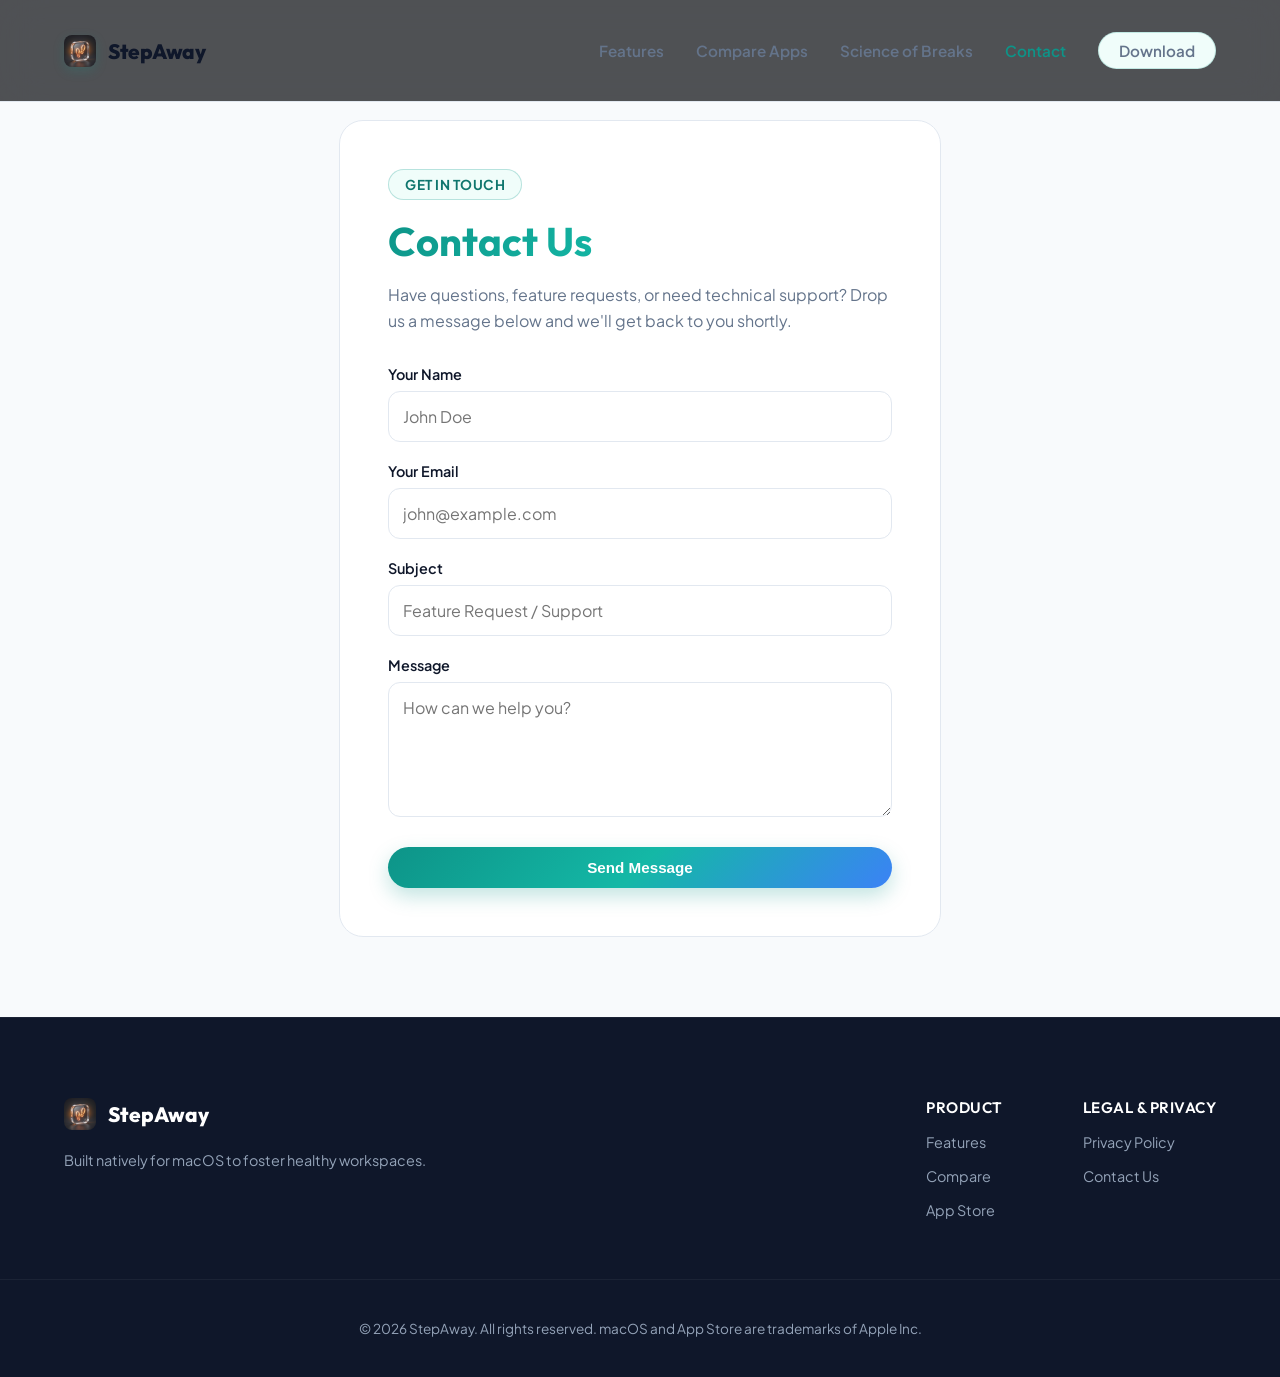
==== contact.html @ a112e19d "Initial commit" ====
<!DOCTYPE html>
<html lang="en">
<head>
    <meta charset="UTF-8">
    <meta name="viewport" content="width=device-width, initial-scale=1.0">
    <title>Contact Us — StepAway for macOS</title>
    <meta name="description" content="Get in touch with StepAway. Contact us for feedback, feature requests, or technical support regarding smart break timers.">
    <link rel="canonical" href="https://nerdsip.com/stepaway/contact.html" />
    
    <!-- Favicon & Device Icons -->
    <link rel="icon" type="image/png" href="assets/app_icon.png">
    <link rel="apple-touch-icon" href="assets/app_icon.png">
    <link rel="manifest" href="site.webmanifest">
    
    <!-- Multi-locale Indexing Tags -->
    <link rel="alternate" hreflang="x-default" href="https://nerdsip.com/stepaway/contact.html" />
    <link rel="alternate" hreflang="en" href="https://nerdsip.com/stepaway/contact.html" />
    <link rel="alternate" hreflang="de" href="https://nerdsip.com/stepaway/de/contact.html" />
    <link rel="alternate" hreflang="es" href="https://nerdsip.com/stepaway/es/contact.html" />
    <link rel="alternate" hreflang="fr" href="https://nerdsip.com/stepaway/fr/contact.html" />
    <link rel="alternate" hreflang="ja" href="https://nerdsip.com/stepaway/ja/contact.html" />
    <link rel="alternate" hreflang="zh-Hans" href="https://nerdsip.com/stepaway/zh-Hans/contact.html" />

    <!-- Open Graph / Facebook -->
    <meta property="og:type" content="website">
    <meta property="og:url" content="https://nerdsip.com/stepaway/contact.html">
    <meta property="og:title" content="Contact Us — StepAway for macOS">
    <meta property="og:description" content="Get in touch with StepAway. Contact us for feedback, feature requests, or technical support regarding smart break timers.">
    <meta property="og:image" content="assets/screenshot_general.png">

    <!-- Twitter -->
    <meta property="twitter:card" content="summary_large_image">
    <meta property="twitter:url" content="https://nerdsip.com/stepaway/contact.html">
    <meta property="twitter:title" content="Contact Us — StepAway for macOS">
    <meta property="twitter:description" content="Get in touch with StepAway. Contact us for feedback, feature requests, or technical support regarding smart break timers.">
    <meta property="twitter:image" content="assets/screenshot_general.png">

    <!-- Styles -->
    <link rel="stylesheet" href="style.css">
    
    <!-- Fonts -->
    <link rel="preconnect" href="https://fonts.googleapis.com">
    <link rel="preconnect" href="https://fonts.gstatic.com" crossorigin>
    <link href="https://fonts.googleapis.com/css2?family=Outfit:wght@300;400;500;600;700;800&family=Plus+Jakarta+Sans:wght@300;400;500;600;700;800&display=swap" rel="stylesheet">

    <!-- JSON-LD Structured Data for SEO / GEO -->
    <script type="application/ld+json">
    {
      "@context": "https://schema.org",
      "@type": "ContactPage",
      "name": "StepAway Contact Us",
      "description": "Contact form and communication page for StepAway macOS wellness application.",
      "url": "https://nerdsip.com/stepaway/contact.html",
      "mainEntity": {
        "@type": "Organization",
        "name": "StepAway",
        "url": "https://nerdsip.com/stepaway/",
        "logo": "https://nerdsip.com/stepaway/assets/app_icon.png",
        "contactPoint": {
          "@type": "ContactPoint",
          "contactType": "support",
          "email": "support@nerdsip.com",
          "availableLanguage": "en"
        }
      }
    }
    </script>
</head>
<body>

    <!-- Header Navigation -->
    <header class="navbar">
        <div class="nav-container">
            <a href="index.html" class="logo-link" id="nav-logo">
                <img src="assets/app_icon.png" alt="StepAway Logo" class="nav-logo-img" width="36" height="36">
                <span class="nav-brand">StepAway</span>
            </a>
            <nav class="nav-links">
                <a href="index.html#features">Features</a>
                <a href="index.html#comparison">Compare Apps</a>
                <a href="index.html#article">Science of Breaks</a>
                <a href="contact.html" class="active">Contact</a>
                <a href="https://apps.apple.com/us/app/step-away-digital-wellness/id6754695723" class="btn btn-secondary nav-btn" id="nav-download-btn">Download</a>
            </nav>
        </div>
    </header>

    <main style="padding-top: 120px; padding-bottom: 80px;">
        <section class="container" style="max-width: 650px;">
            <div style="background: var(--bg-card); border: 1px solid var(--bg-card-border); border-radius: 24px; padding: 48px; backdrop-filter: blur(12px); -webkit-backdrop-filter: blur(12px);">
                <div id="contact-content-block">
                    <span class="badge" style="margin-bottom: 16px; display: inline-block;">Get In Touch</span>
                    <h1 style="font-family: 'Outfit', sans-serif; font-size: 2.5rem; margin-bottom: 16px; font-weight: 700; background: var(--primary-gradient); -webkit-background-clip: text; -webkit-text-fill-color: transparent;">Contact Us</h1>
                    <p style="color: var(--text-muted); font-size: 1rem; margin-bottom: 32px; line-height: 1.6;">Have questions, feature requests, or need technical support? Drop us a message below and we'll get back to you shortly.</p>

                    <form id="contact-form" onsubmit="handleContactSubmit(event)" style="display: flex; flex-direction: column; gap: 20px;">
                        <div style="display: flex; flex-direction: column; gap: 8px;">
                            <label for="name" style="font-size: 0.9rem; font-weight: 600; color: var(--text-main);">Your Name</label>
                            <input type="text" id="name" name="name" required placeholder="John Doe" style="background: #ffffff; border: 1px solid var(--bg-card-border); border-radius: 12px; padding: 14px; font-size: 1rem; color: var(--text-main); font-family: inherit; transition: var(--transition-smooth); outline: none;">
                        </div>

                        <div style="display: flex; flex-direction: column; gap: 8px;">
                            <label for="email" style="font-size: 0.9rem; font-weight: 600; color: var(--text-main);">Your Email</label>
                            <input type="email" id="email" name="email" required placeholder="john@example.com" style="background: #ffffff; border: 1px solid var(--bg-card-border); border-radius: 12px; padding: 14px; font-size: 1rem; color: var(--text-main); font-family: inherit; transition: var(--transition-smooth); outline: none;">
                        </div>

                        <div style="display: flex; flex-direction: column; gap: 8px;">
                            <label for="subject" style="font-size: 0.9rem; font-weight: 600; color: var(--text-main);">Subject</label>
                            <input type="text" id="subject" name="subject" required placeholder="Feature Request / Support" style="background: #ffffff; border: 1px solid var(--bg-card-border); border-radius: 12px; padding: 14px; font-size: 1rem; color: var(--text-main); font-family: inherit; transition: var(--transition-smooth); outline: none;">
                        </div>

                        <div style="display: flex; flex-direction: column; gap: 8px;">
                            <label for="message" style="font-size: 0.9rem; font-weight: 600; color: var(--text-main);">Message</label>
                            <textarea id="message" name="message" rows="5" required placeholder="How can we help you?" style="background: #ffffff; border: 1px solid var(--bg-card-border); border-radius: 12px; padding: 14px; font-size: 1rem; color: var(--text-main); font-family: inherit; transition: var(--transition-smooth); outline: none; resize: vertical;"></textarea>
                        </div>

                        <button type="submit" class="btn btn-primary" style="margin-top: 10px; width: 100%; border: none;">Send Message</button>
                    </form>
                </div>

                <!-- Success Message (hidden initially) -->
                <div id="success-message" style="display: none; text-align: center; padding: 20px 0;">
                    <div style="font-size: 4.5rem; margin-bottom: 20px;">✉️</div>
                    <h3 style="font-family: 'Outfit', sans-serif; font-size: 1.8rem; font-weight: 700; margin-bottom: 12px; color: var(--text-main);">Message Sent!</h3>
                    <p style="color: var(--text-muted); line-height: 1.6; margin-bottom: 32px; font-size: 1.05rem;">Thank you for reaching out. We have received your message and will get back to you at the email provided within 24 hours.</p>
                    <button class="btn btn-secondary" onclick="resetContactForm()" style="padding: 10px 24px; border-radius: 30px;">Send Another Message</button>
                </div>
            </div>
        </section>
    </main>

    <!-- Footer Section -->
    <footer class="footer">
        <div class="container footer-container">
            <div class="footer-brand-side">
                <div class="footer-logo">
                    <img src="assets/app_icon.png" alt="StepAway Logo" class="footer-logo-img" width="32" height="32">
                    <span>StepAway</span>
                </div>
                <p class="footer-credit">Built natively for macOS to foster healthy workspaces.</p>
            </div>
            <div class="footer-links-side">
                <div class="footer-link-group">
                    <h4>Product</h4>
                    <a href="index.html#features">Features</a>
                    <a href="index.html#comparison">Compare</a>
                    <a href="https://apps.apple.com/us/app/step-away-digital-wellness/id6754695723">App Store</a>
                </div>
                <div class="footer-link-group">
                    <h4>Legal & Privacy</h4>
                    <a href="privacy.html">Privacy Policy</a>
                    <a href="contact.html">Contact Us</a>
                </div>
            </div>
        </div>
        <div class="footer-bottom">
            <p>&copy; 2026 StepAway. All rights reserved. macOS and App Store are trademarks of Apple Inc.</p>
        </div>
    </footer>

    <!-- Scripts -->
    <script src="script.js"></script>
    <script>
        // Simple input focus styling
        const inputs = document.querySelectorAll('input, textarea');
        inputs.forEach(input => {
            input.addEventListener('focus', () => {
                input.style.borderColor = 'var(--primary)';
                input.style.boxShadow = '0 0 10px rgba(13, 148, 136, 0.2)';
            });
            input.addEventListener('blur', () => {
                input.style.borderColor = 'var(--bg-card-border)';
                input.style.boxShadow = 'none';
            });
        });

        // Form Submit Handler (AJAX via FormSubmit.co)
        function handleContactSubmit(event) {
            event.preventDefault();
            const form = event.target;
            const submitBtn = form.querySelector('button[type="submit"]');
            submitBtn.innerText = 'Sending...';
            submitBtn.disabled = true;

            const formData = {
                name: document.getElementById('name').value,
                email: document.getElementById('email').value,
                subject: document.getElementById('subject').value,
                message: document.getElementById('message').value
            };

            fetch('https://formsubmit.co/ajax/themansigoel@gmail.com', {
                method: 'POST',
                headers: {
                    'Content-Type': 'application/json',
                    'Accept': 'application/json'
                },
                body: JSON.stringify(formData)
            })
            .then(response => response.json())
            .then(data => {
                if (data.success === "true" || data.success === true) {
                    document.getElementById('contact-content-block').style.display = 'none';
                    document.getElementById('success-message').style.display = 'block';
                } else {
                    alert('Oops! Something went wrong. Please try again.');
                    submitBtn.innerText = 'Send Message';
                    submitBtn.disabled = false;
                }
            })
            .catch(error => {
                console.error('Error:', error);
                alert('Oops! Network error. Please check your connection and try again.');
                submitBtn.innerText = 'Send Message';
                submitBtn.disabled = false;
            });
        }

        // Form Reset Handler
        function resetContactForm() {
            document.getElementById('contact-form').reset();
            document.getElementById('success-message').style.display = 'none';
            document.getElementById('contact-content-block').style.display = 'block';
            
            const submitBtn = document.querySelector('#contact-form button[type="submit"]');
            submitBtn.innerText = 'Send Message';
            submitBtn.disabled = false;
        }
    </script>
</body>
</html>
---- style.css ----
/* Fresh Wellness-oriented CSS Theme for StepAway Landing Page */

:root {
    --bg-light: #f8fafc;
    --bg-section-alt: #f1f5f9;
    --bg-card: #ffffff;
    --bg-card-border: #e2e8f0;
    --text-main: #0f172a;
    --text-muted: #64748b;
    --primary: #0d9488; /* Fresh Teal */
    --primary-dark: #0f766e;
    --primary-light: #f0fdfa; /* Mint tint */
    --primary-gradient: linear-gradient(135deg, #0d9488 0%, #14b8a6 50%, #3b82f6 100%);
    --accent-amber: #d97706;
    --accent-emerald: #10b981;
    --btn-glow: 0 8px 20px rgba(13, 148, 136, 0.25);
    --transition-smooth: all 0.3s cubic-bezier(0.25, 0.8, 0.25, 1);
}

* {
    box-sizing: border-box;
    margin: 0;
    padding: 0;
}

html {
    scroll-behavior: smooth;
    font-family: 'Plus Jakarta Sans', -apple-system, BlinkMacSystemFont, "Segoe UI", Roboto, sans-serif;
    background-color: var(--bg-light);
    color: var(--text-main);
}

body {
    overflow-x: hidden;
}

.container {
    max-width: 1200px;
    margin: 0 auto;
    padding: 0 24px;
}

/* Header & Navbar */
.navbar {
    position: fixed;
    top: 0;
    left: 0;
    width: 100%;
    z-index: 100;
    background: rgba(248, 250, 252, 0.8);
    backdrop-filter: blur(20px);
    -webkit-backdrop-filter: blur(20px);
    border-bottom: 1px solid var(--bg-card-border);
    transition: var(--transition-smooth);
}

.nav-container {
    display: flex;
    justify-content: space-between;
    align-items: center;
    max-width: 1200px;
    margin: 0 auto;
    padding: 16px 24px;
}

.logo-link {
    display: flex;
    align-items: center;
    gap: 12px;
    text-decoration: none;
    color: var(--text-main);
    font-weight: 800;
    font-size: 1.3rem;
    font-family: 'Outfit', sans-serif;
}

.nav-logo-img {
    width: 32px;
    height: 32px;
    border-radius: 8px;
    box-shadow: 0 4px 12px rgba(13, 148, 136, 0.2);
}

.nav-brand {
    letter-spacing: -0.5px;
}

.nav-links {
    display: flex;
    align-items: center;
    gap: 32px;
}

.nav-links a {
    text-decoration: none;
    color: var(--text-muted);
    font-size: 0.95rem;
    font-weight: 600;
    transition: var(--transition-smooth);
}

.nav-links a:hover, .nav-links a.active {
    color: var(--primary);
}

/* Buttons */
.btn {
    display: inline-flex;
    align-items: center;
    justify-content: center;
    padding: 12px 28px;
    border-radius: 30px;
    font-size: 0.95rem;
    font-weight: 600;
    text-decoration: none;
    transition: var(--transition-smooth);
    cursor: pointer;
}

.btn-primary {
    background: var(--primary-gradient);
    color: #fff;
    box-shadow: var(--btn-glow);
    border: none;
}

.btn-primary:hover {
    transform: translateY(-2px);
    box-shadow: 0 12px 24px rgba(13, 148, 136, 0.4);
}

.btn-secondary {
    background: var(--primary-light);
    border: 1px solid rgba(13, 148, 136, 0.2);
    color: var(--primary-dark);
}

.btn-secondary:hover {
    background: #e6fbf7;
    transform: translateY(-2px);
}

.btn-tertiary {
    color: var(--text-muted);
    background: transparent;
    border: none;
}

.btn-tertiary:hover {
    color: var(--text-main);
}

.nav-btn {
    padding: 8px 20px;
    font-size: 0.85rem;
}

/* Hero Section */
.hero-section {
    position: relative;
    padding: 160px 0 100px 0;
    background: radial-gradient(circle at 80% 20%, #e6fbf7 0%, var(--bg-light) 60%);
    overflow: hidden;
}

.hero-container {
    display: grid;
    grid-template-columns: 1.1fr 0.9fr;
    gap: 48px;
    align-items: center;
}

.hero-text-content {
    z-index: 2;
}

.badge {
    display: inline-block;
    padding: 6px 16px;
    background: var(--primary-light);
    border: 1px solid rgba(13, 148, 136, 0.25);
    color: var(--primary-dark);
    border-radius: 20px;
    font-size: 0.85rem;
    font-weight: 700;
    margin-bottom: 24px;
    text-transform: uppercase;
    letter-spacing: 0.5px;
}

.hero-title {
    font-family: 'Outfit', sans-serif;
    font-size: 3.5rem;
    line-height: 1.15;
    font-weight: 800;
    margin-bottom: 20px;
    letter-spacing: -1.5px;
}

.highlight {
    background: var(--primary-gradient);
    -webkit-background-clip: text;
    -webkit-text-fill-color: transparent;
}

.hero-subtitle {
    font-size: 1.15rem;
    line-height: 1.6;
    color: var(--text-muted);
    margin-bottom: 40px;
}

.hero-ctas {
    display: flex;
    gap: 16px;
    align-items: center;
}

.hero-media-content {
    position: relative;
    display: flex;
    justify-content: center;
    z-index: 2;
}

.hero-mockup-img {
    width: 100%;
    max-width: 520px;
    border-radius: 16px;
    box-shadow: 0 20px 50px rgba(15, 23, 42, 0.08), 0 4px 12px rgba(15, 23, 42, 0.03);
    border: 1px solid var(--bg-card-border);
    transition: var(--transition-smooth);
}

.hero-mockup-img:hover {
    transform: translateY(-4px);
    box-shadow: 0 30px 60px rgba(15, 23, 42, 0.12);
}

/* Features Section */
.features-section {
    padding: 100px 0;
    background: var(--bg-card);
}

.section-header {
    text-align: center;
    max-width: 700px;
    margin: 0 auto 60px auto;
}

.section-header h2 {
    font-family: 'Outfit', sans-serif;
    font-size: 2.25rem;
    font-weight: 700;
    margin-bottom: 16px;
    letter-spacing: -0.5px;
}

.section-desc {
    color: var(--text-muted);
    font-size: 1.1rem;
    line-height: 1.5;
}

.features-grid {
    display: grid;
    grid-template-columns: repeat(2, 1fr);
    gap: 32px;
}

.feature-card {
    background: var(--bg-light);
    border: 1px solid var(--bg-card-border);
    padding: 40px;
    border-radius: 20px;
    transition: var(--transition-smooth);
}

.feature-card:hover {
    transform: translateY(-4px);
    border-color: rgba(13, 148, 136, 0.3);
    box-shadow: 0 12px 30px rgba(15, 23, 42, 0.04);
}

.feature-icon {
    font-size: 2rem;
    margin-bottom: 24px;
    display: inline-flex;
    align-items: center;
    justify-content: center;
    width: 54px;
    height: 54px;
    background: var(--primary-light);
    border-radius: 12px;
}

.feature-card h3 {
    font-family: 'Outfit', sans-serif;
    font-size: 1.35rem;
    font-weight: 700;
    margin-bottom: 12px;
}

.feature-card p {
    color: var(--text-muted);
    line-height: 1.6;
    font-size: 0.95rem;
}

/* Comparison Section */
.comparison-section {
    padding: 100px 0;
    background: var(--bg-section-alt);
}

.table-wrapper {
    overflow-x: auto;
    background: var(--bg-card);
    border-radius: 24px;
    border: 1px solid var(--bg-card-border);
    box-shadow: 0 10px 30px rgba(15, 23, 42, 0.03);
}

.comparison-table {
    width: 100%;
    border-collapse: collapse;
    text-align: left;
}

.comparison-table th, .comparison-table td {
    padding: 24px 32px;
    border-bottom: 1px solid var(--bg-card-border);
    font-size: 0.95rem;
}

.comparison-table th {
    font-family: 'Outfit', sans-serif;
    font-weight: 700;
    font-size: 1.05rem;
    background: var(--bg-light);
}

.comparison-table th.active-col {
    background: var(--primary-light);
    color: var(--primary-dark);
}

.comparison-table td.active-col {
    background: rgba(13, 148, 136, 0.02);
    font-weight: 600;
}

.comparison-table tr:last-child td {
    border-bottom: none;
}

.check-icon::before {
    content: "✓";
    color: var(--accent-emerald);
    font-weight: bold;
    margin-right: 8px;
}

.cross-icon {
    color: var(--text-muted);
    opacity: 0.7;
}

.cross-icon::before {
    content: "✕";
    color: #ef4444;
    font-weight: bold;
    margin-right: 8px;
}

/* Updates / Changelog */
.updates-section {
    padding: 100px 0;
    background: var(--bg-card);
}

.changelog-wrapper {
    max-width: 800px;
    margin: 0 auto;
    display: flex;
    flex-direction: column;
    gap: 48px;
    position: relative;
}

.changelog-item {
    display: grid;
    grid-template-columns: 0.3fr 0.7fr;
    gap: 32px;
}

.changelog-meta {
    display: flex;
    flex-direction: column;
    gap: 8px;
}

.changelog-version {
    font-family: 'Outfit', sans-serif;
    font-size: 1.5rem;
    font-weight: 800;
    color: var(--primary);
}

.changelog-date {
    font-size: 0.9rem;
    color: var(--text-muted);
}

.changelog-content h3 {
    font-family: 'Outfit', sans-serif;
    font-size: 1.25rem;
    font-weight: 700;
    margin-bottom: 16px;
}

.changelog-content ul {
    list-style: none;
    display: flex;
    flex-direction: column;
    gap: 12px;
}

.changelog-content li {
    position: relative;
    padding-left: 20px;
    color: var(--text-muted);
    font-size: 0.95rem;
    line-height: 1.5;
}

.changelog-content li::before {
    content: "•";
    color: var(--primary);
    position: absolute;
    left: 0;
    font-weight: bold;
}

/* Deep-dive Article */
.article-section {
    padding: 100px 0;
    background: var(--bg-light);
}

.detailed-article {
    background: var(--bg-card);
    border: 1px solid var(--bg-card-border);
    border-radius: 24px;
    padding: 56px;
    box-shadow: 0 10px 40px rgba(15, 23, 42, 0.02);
}

.article-badge {
    text-transform: uppercase;
    font-size: 0.8rem;
    font-weight: 700;
    color: var(--primary-dark);
    letter-spacing: 1px;
    margin-bottom: 12px;
    display: inline-block;
}

.article-title {
    font-family: 'Outfit', sans-serif;
    font-size: 2.25rem;
    font-weight: 800;
    margin-bottom: 12px;
    letter-spacing: -0.5px;
}

.article-meta {
    font-size: 0.9rem;
    color: var(--text-muted);
    margin-bottom: 32px;
}

.article-body {
    line-height: 1.8;
    color: var(--text-main);
}

.article-body h3 {
    font-family: 'Outfit', sans-serif;
    font-size: 1.4rem;
    font-weight: 700;
    margin-top: 36px;
    margin-bottom: 16px;
}

.article-body p {
    margin-bottom: 20px;
    font-size: 1rem;
    color: #334155;
}

.article-body ul {
    margin-left: 24px;
    margin-bottom: 24px;
}

.article-body li {
    margin-bottom: 8px;
    color: #334155;
}

/* FAQ Section */
.faq-section {
    padding: 100px 0;
    background: var(--bg-section-alt);
}

.faq-accordion {
    max-width: 800px;
    margin: 0 auto;
    display: flex;
    flex-direction: column;
    gap: 16px;
}

.faq-item {
    background: var(--bg-card);
    border: 1px solid var(--bg-card-border);
    border-radius: 16px;
    overflow: hidden;
    transition: var(--transition-smooth);
}

.faq-question {
    width: 100%;
    display: flex;
    justify-content: space-between;
    align-items: center;
    padding: 24px;
    background: transparent;
    border: none;
    font-family: 'Outfit', sans-serif;
    font-size: 1.1rem;
    font-weight: 600;
    color: var(--text-main);
    text-align: left;
    cursor: pointer;
}

.faq-arrow {
    font-size: 0.8rem;
    transition: transform 0.3s;
    color: var(--text-muted);
}

.faq-answer {
    padding: 0 24px 24px 24px;
    color: var(--text-muted);
    line-height: 1.6;
    font-size: 0.95rem;
}

/* Footer */
.footer {
    background: #0f172a;
    color: #94a3b8;
    padding: 80px 0 40px 0;
    border-top: 1px solid rgba(255, 255, 255, 0.05);
}

.footer-container {
    display: grid;
    grid-template-columns: 1.2fr 0.8fr;
    gap: 48px;
    margin-bottom: 60px;
}

.footer-logo {
    display: flex;
    align-items: center;
    gap: 12px;
    color: #fff;
    font-weight: 800;
    font-size: 1.3rem;
    font-family: 'Outfit', sans-serif;
    margin-bottom: 20px;
}

.footer-logo-img {
    width: 32px;
    height: 32px;
    border-radius: 8px;
}

.footer-credit {
    font-size: 0.9rem;
    line-height: 1.5;
}

.footer-links-side {
    display: flex;
    justify-content: flex-end;
    gap: 80px;
}

.footer-link-group {
    display: flex;
    flex-direction: column;
    gap: 16px;
}

.footer-link-group h4 {
    color: #fff;
    font-family: 'Outfit', sans-serif;
    font-size: 0.95rem;
    font-weight: 600;
    text-transform: uppercase;
    letter-spacing: 0.5px;
}

.footer-link-group a {
    color: #94a3b8;
    text-decoration: none;
    font-size: 0.9rem;
    transition: var(--transition-smooth);
}

.footer-link-group a:hover {
    color: #fff;
}

.footer-bottom {
    text-align: center;
    padding-top: 40px;
    border-top: 1px solid rgba(255, 255, 255, 0.05);
    font-size: 0.85rem;
}

/* Responsive Rules */
@media (max-width: 968px) {
    .hero-container {
        grid-template-columns: 1fr;
        text-align: center;
    }
    
    .hero-ctas {
        justify-content: center;
    }
    
    .features-grid {
        grid-template-columns: 1fr;
    }
    
    .footer-container {
        grid-template-columns: 1fr;
        gap: 32px;
    }
    
    .footer-links-side {
        justify-content: flex-start;
        gap: 48px;
    }
    
    .changelog-item {
        grid-template-columns: 1fr;
        gap: 12px;
    }
}

/* Reviews Section */
.reviews-section {
    padding: 100px 0;
    background: var(--bg-light);
}

.reviews-grid {
    display: grid;
    grid-template-columns: repeat(3, 1fr);
    gap: 32px;
    margin-top: 40px;
}

.review-card {
    background: var(--bg-card);
    border: 1px solid var(--bg-card-border);
    border-radius: 20px;
    padding: 32px;
    box-shadow: 0 10px 30px rgba(15, 23, 42, 0.02);
    transition: var(--transition-smooth);
}

.review-card:hover {
    transform: translateY(-4px);
    border-color: rgba(13, 148, 136, 0.3);
}

.stars {
    color: #f59e0b; /* Amber yellow */
    font-size: 1.25rem;
    margin-bottom: 16px;
}

.review-text {
    color: var(--text-muted);
    font-size: 1rem;
    line-height: 1.6;
    margin-bottom: 24px;
    font-style: italic;
}

.review-author {
    font-family: 'Outfit', sans-serif;
    font-weight: 700;
    color: var(--text-main);
    font-size: 0.95rem;
}

.review-author-role {
    font-size: 0.85rem;
    color: var(--text-muted);
    margin-top: 2px;
}

.rating-badge {
    display: inline-flex;
    align-items: center;
    gap: 8px;
    background: var(--primary-light);
    border: 1px solid rgba(13, 148, 136, 0.15);
    padding: 6px 16px;
    border-radius: 20px;
    font-size: 0.9rem;
    font-weight: 700;
    color: var(--primary-dark);
    margin-top: 20px;
}

@media (max-width: 968px) {
    .reviews-grid {
        grid-template-columns: 1fr;
    }
}
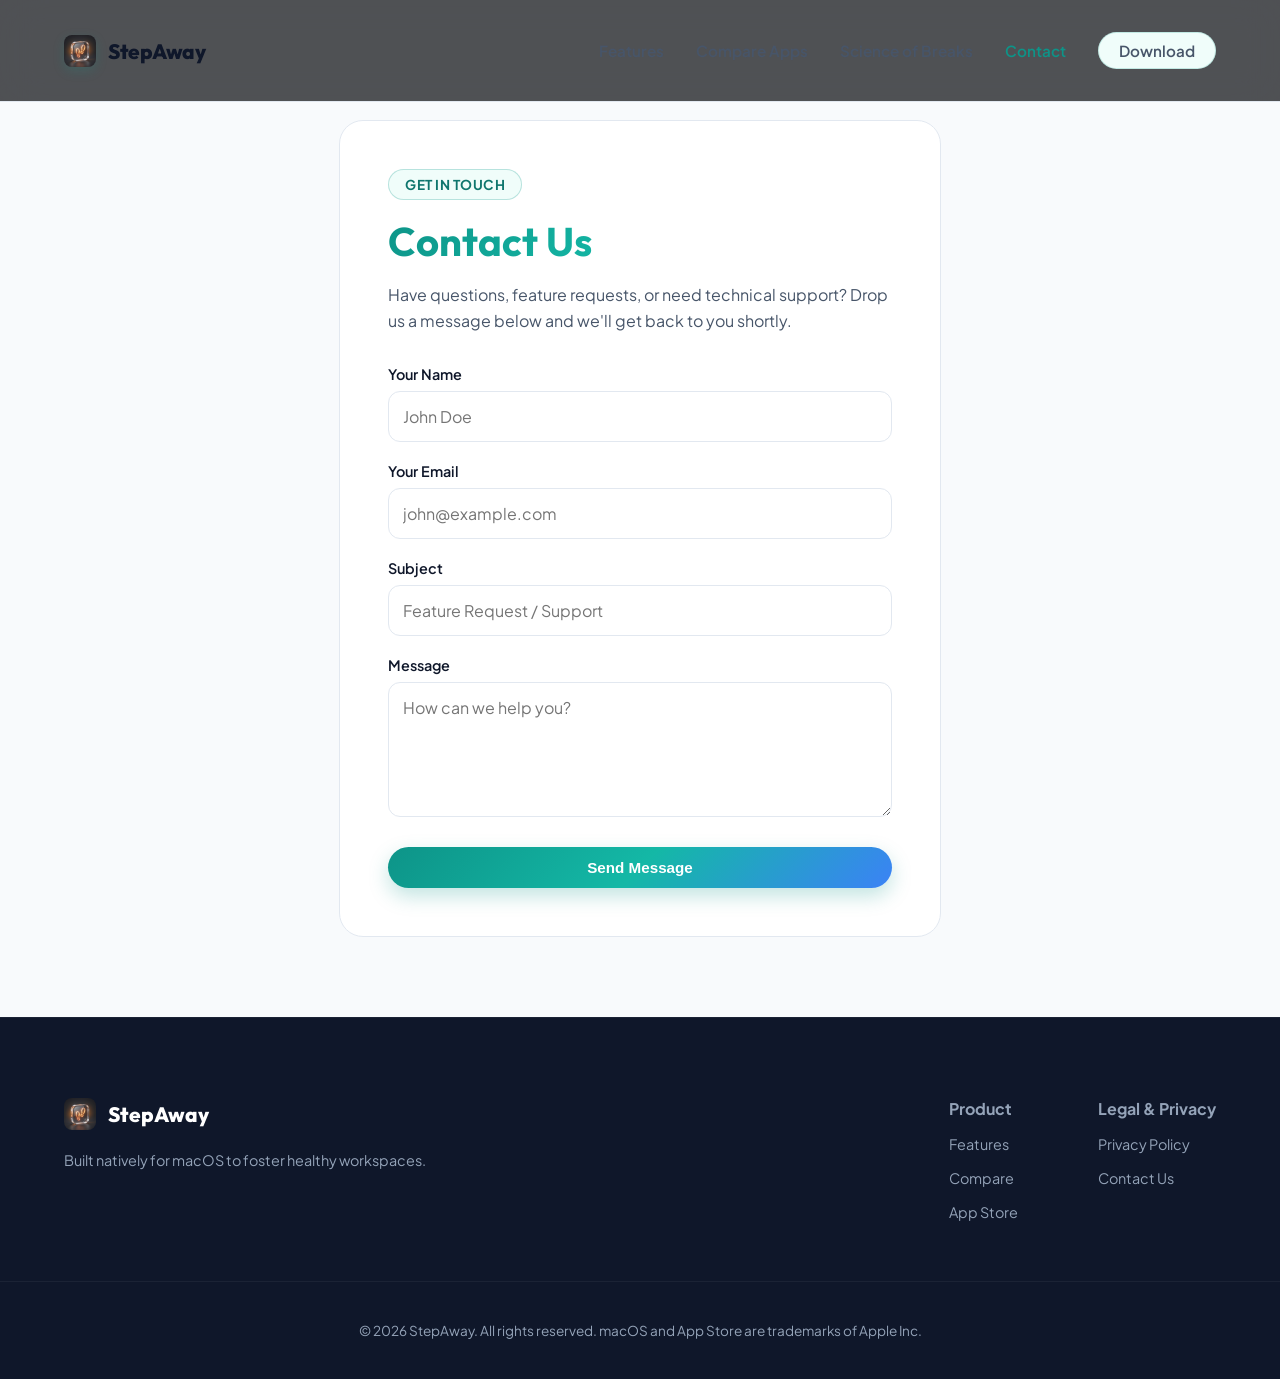
==== commit 215bd4a1: "fix(seo): clean up 404 alternate links in sitemap.xml, inject Apple Smart App Banner, and route to u" ====
--- a/contact.html
+++ b/contact.html
@@ -1,11 +1,13 @@
 <!DOCTYPE html>
 <html lang="en">
 <head>
+    <meta name="apple-itunes-app" content="app-id=6754695723">
+
     <meta charset="UTF-8">
     <meta name="viewport" content="width=device-width, initial-scale=1.0">
     <title>Contact Us — StepAway for macOS</title>
     <meta name="description" content="Get in touch with StepAway. Contact us for feedback, feature requests, or technical support regarding smart break timers.">
-    <link rel="canonical" href="https://nerdsip.com/stepaway/contact.html" />
+    <link rel="canonical" href="https://themansigoel.github.io/stepaway/contact.html" />
     
     <!-- Favicon & Device Icons -->
     <link rel="icon" type="image/png" href="assets/app_icon.png">
@@ -13,24 +15,18 @@
     <link rel="manifest" href="site.webmanifest">
     
     <!-- Multi-locale Indexing Tags -->
-    <link rel="alternate" hreflang="x-default" href="https://nerdsip.com/stepaway/contact.html" />
-    <link rel="alternate" hreflang="en" href="https://nerdsip.com/stepaway/contact.html" />
-    <link rel="alternate" hreflang="de" href="https://nerdsip.com/stepaway/de/contact.html" />
-    <link rel="alternate" hreflang="es" href="https://nerdsip.com/stepaway/es/contact.html" />
-    <link rel="alternate" hreflang="fr" href="https://nerdsip.com/stepaway/fr/contact.html" />
-    <link rel="alternate" hreflang="ja" href="https://nerdsip.com/stepaway/ja/contact.html" />
-    <link rel="alternate" hreflang="zh-Hans" href="https://nerdsip.com/stepaway/zh-Hans/contact.html" />
-
+    <link rel="alternate" hreflang="x-default" href="https://themansigoel.github.io/stepaway/contact.html" />
+    <link rel="alternate" hreflang="en" href="https://themansigoel.github.io/stepaway/contact.html" />
     <!-- Open Graph / Facebook -->
     <meta property="og:type" content="website">
-    <meta property="og:url" content="https://nerdsip.com/stepaway/contact.html">
+    <meta property="og:url" content="https://themansigoel.github.io/stepaway/contact.html">
     <meta property="og:title" content="Contact Us — StepAway for macOS">
     <meta property="og:description" content="Get in touch with StepAway. Contact us for feedback, feature requests, or technical support regarding smart break timers.">
     <meta property="og:image" content="assets/screenshot_general.png">
 
     <!-- Twitter -->
     <meta property="twitter:card" content="summary_large_image">
-    <meta property="twitter:url" content="https://nerdsip.com/stepaway/contact.html">
+    <meta property="twitter:url" content="https://themansigoel.github.io/stepaway/contact.html">
     <meta property="twitter:title" content="Contact Us — StepAway for macOS">
     <meta property="twitter:description" content="Get in touch with StepAway. Contact us for feedback, feature requests, or technical support regarding smart break timers.">
     <meta property="twitter:image" content="assets/screenshot_general.png">
@@ -50,16 +46,16 @@
       "@type": "ContactPage",
       "name": "StepAway Contact Us",
       "description": "Contact form and communication page for StepAway macOS wellness application.",
-      "url": "https://nerdsip.com/stepaway/contact.html",
+      "url": "https://themansigoel.github.io/stepaway/contact.html",
       "mainEntity": {
         "@type": "Organization",
         "name": "StepAway",
-        "url": "https://nerdsip.com/stepaway/",
-        "logo": "https://nerdsip.com/stepaway/assets/app_icon.png",
+        "url": "https://themansigoel.github.io/stepaway/",
+        "logo": "https://themansigoel.github.io/stepaway/assets/app_icon.png",
         "contactPoint": {
           "@type": "ContactPoint",
           "contactType": "support",
-          "email": "support@nerdsip.com",
+          "email": "themansigoel@gmail.com",
           "availableLanguage": "en"
         }
       }
@@ -80,7 +76,7 @@
                 <a href="index.html#comparison">Compare Apps</a>
                 <a href="index.html#article">Science of Breaks</a>
                 <a href="contact.html" class="active">Contact</a>
-                <a href="https://apps.apple.com/us/app/step-away-digital-wellness/id6754695723" class="btn btn-secondary nav-btn" id="nav-download-btn">Download</a>
+                <a href="https://apps.apple.com/app/break-reminder-step-away/id6754695723" class="btn btn-secondary nav-btn" id="nav-download-btn">Download</a>
             </nav>
         </div>
     </header>
@@ -144,7 +140,7 @@
                     <h4>Product</h4>
                     <a href="index.html#features">Features</a>
                     <a href="index.html#comparison">Compare</a>
-                    <a href="https://apps.apple.com/us/app/step-away-digital-wellness/id6754695723">App Store</a>
+                    <a href="https://apps.apple.com/app/break-reminder-step-away/id6754695723">App Store</a>
                 </div>
                 <div class="footer-link-group">
                     <h4>Legal & Privacy</h4>
--- a/style.css
+++ b/style.css
@@ -6,7 +6,7 @@
     --bg-card: #ffffff;
     --bg-card-border: #e2e8f0;
     --text-main: #0f172a;
-    --text-muted: #64748b;
+    --text-muted: #475569;
     --primary: #0d9488; /* Fresh Teal */
     --primary-dark: #0f766e;
     --primary-light: #f0fdfa; /* Mint tint */
@@ -610,7 +610,7 @@
     gap: 16px;
 }
 
-.footer-link-group h4 {
+.footer-link-group h3 {
     color: #fff;
     font-family: 'Outfit', sans-serif;
     font-size: 0.95rem;
